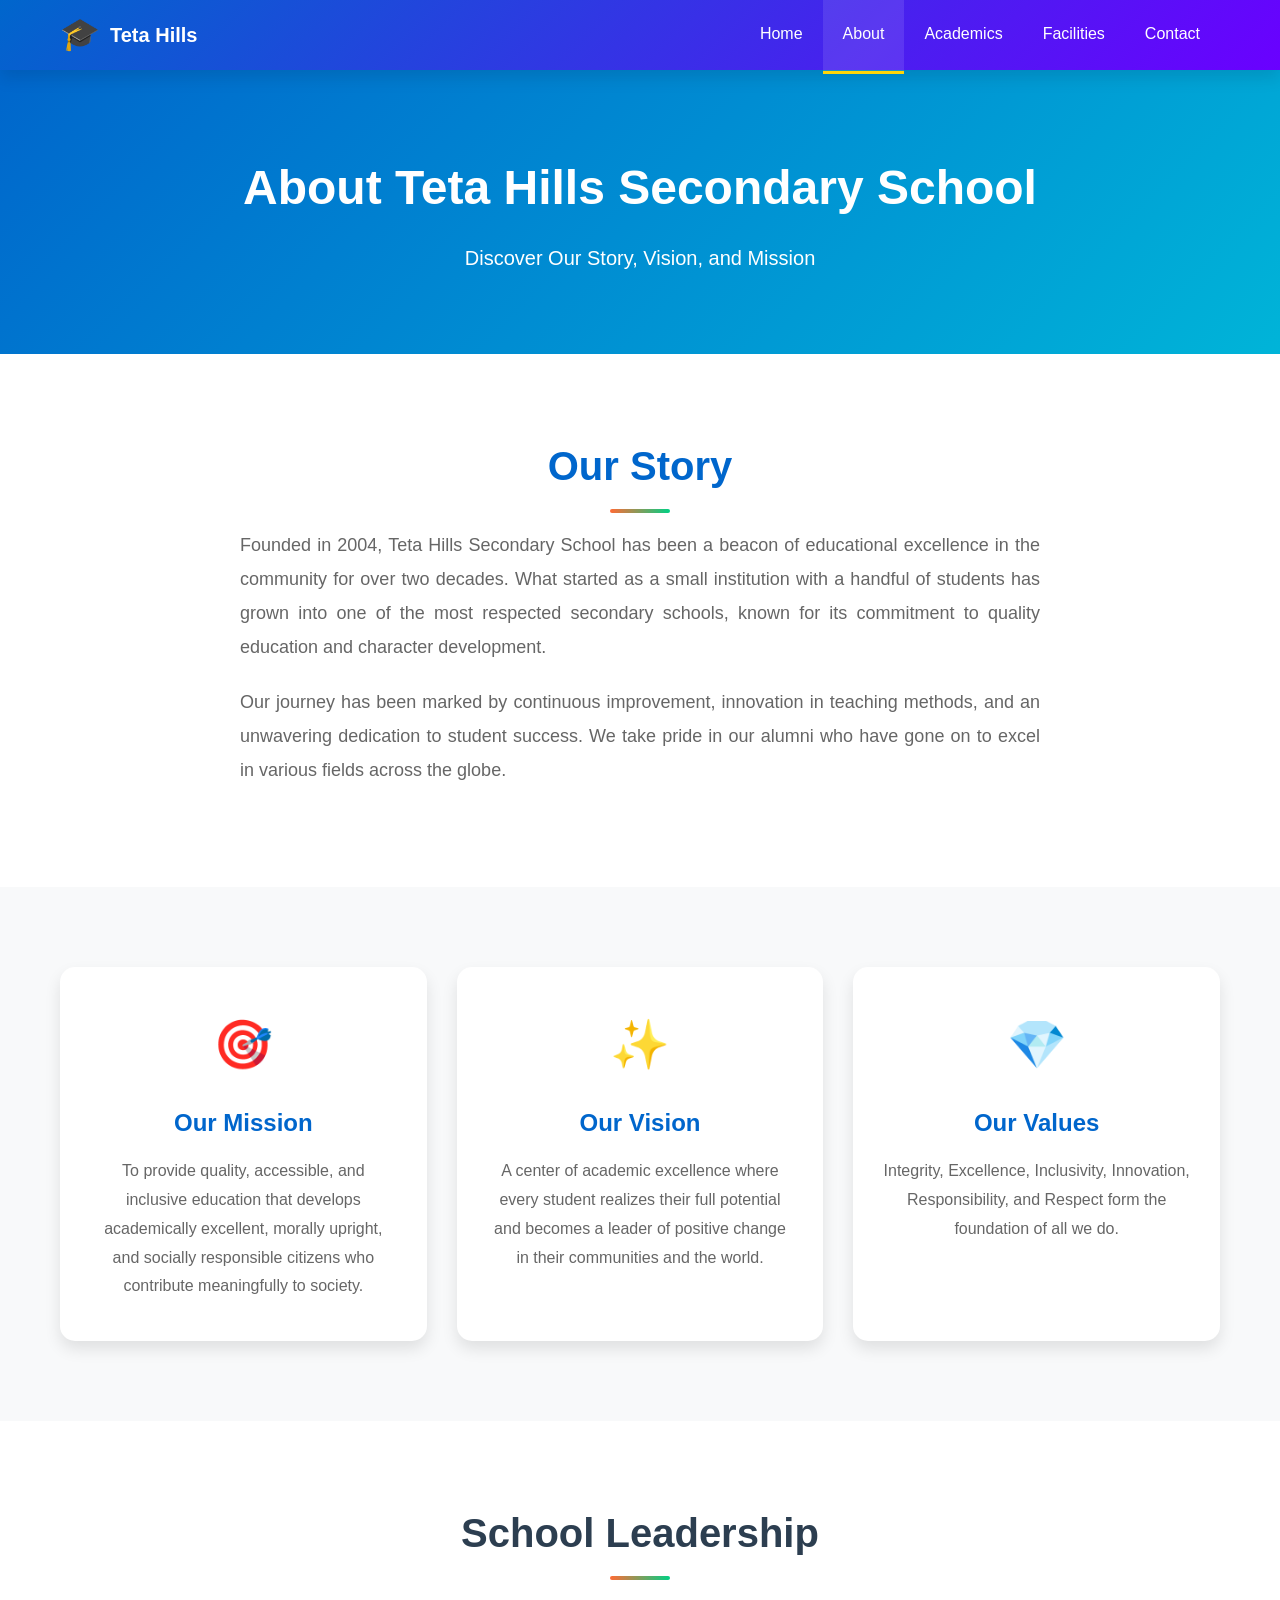
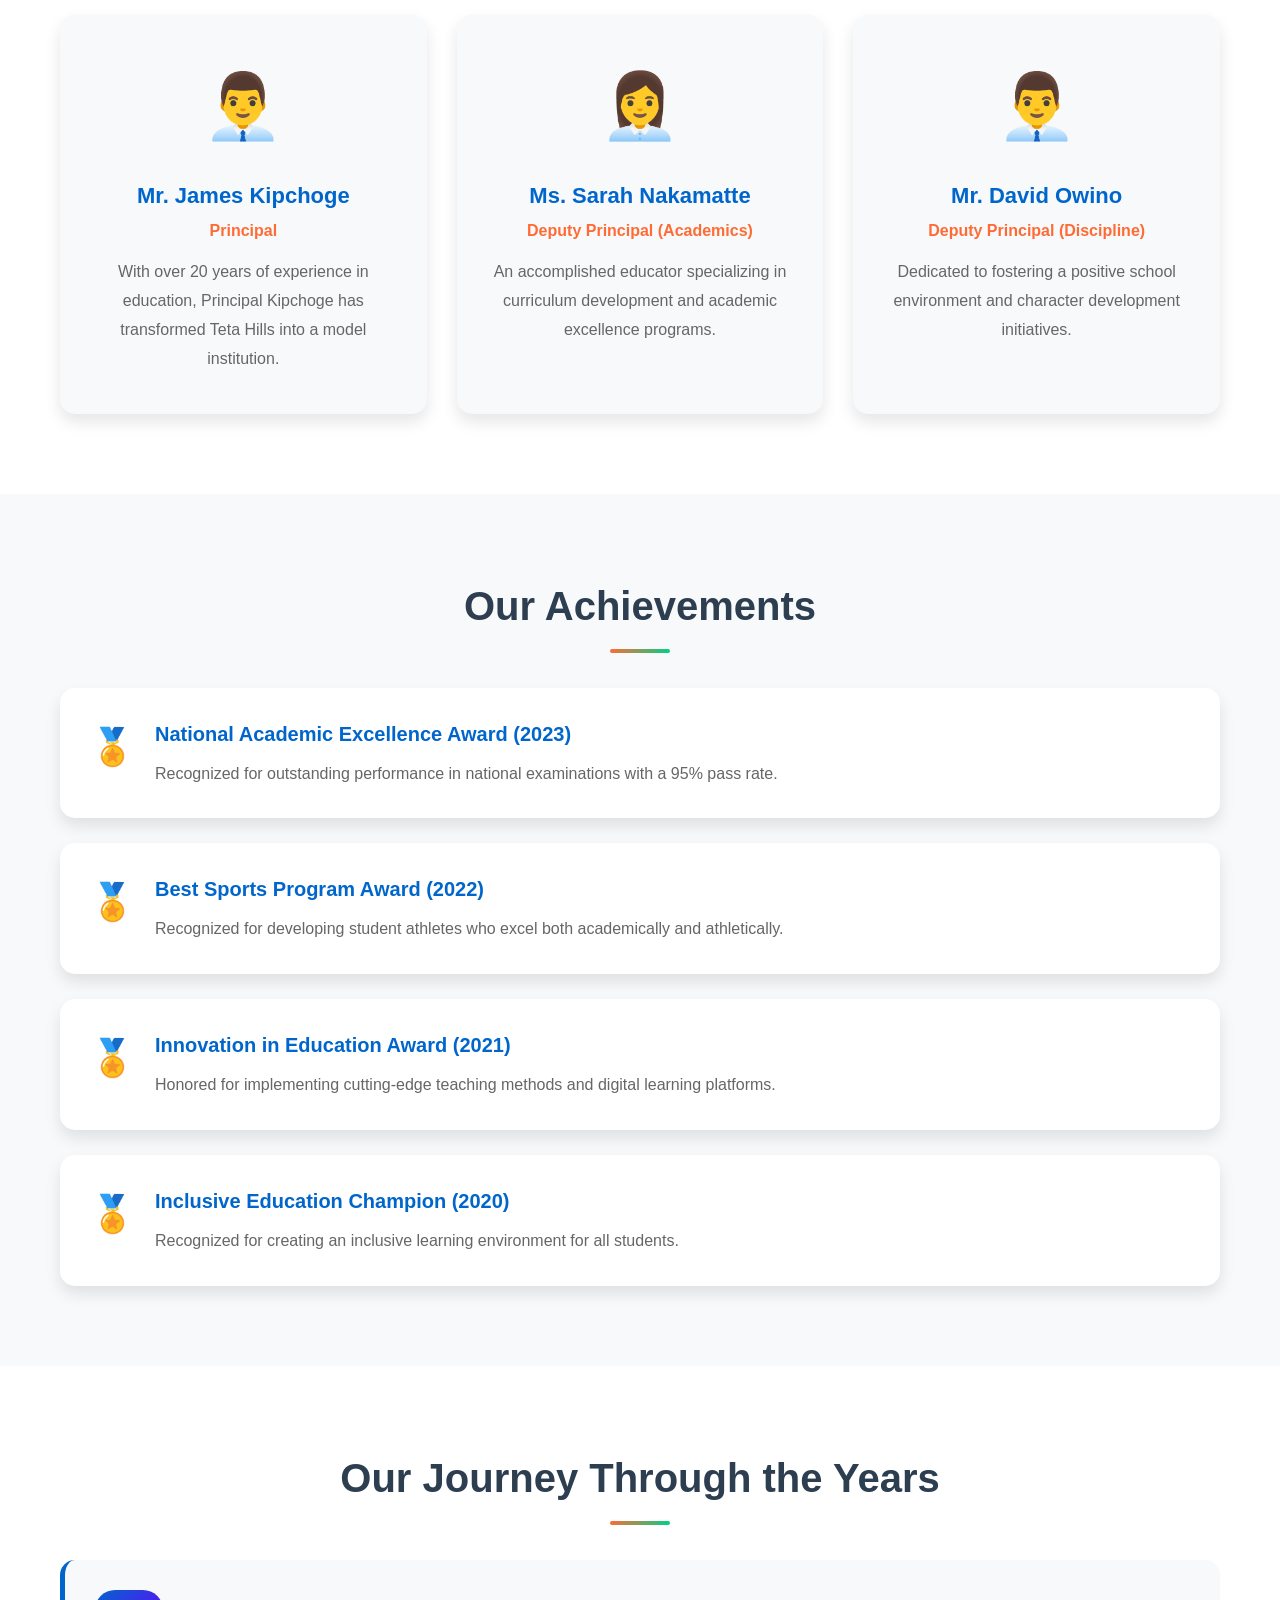
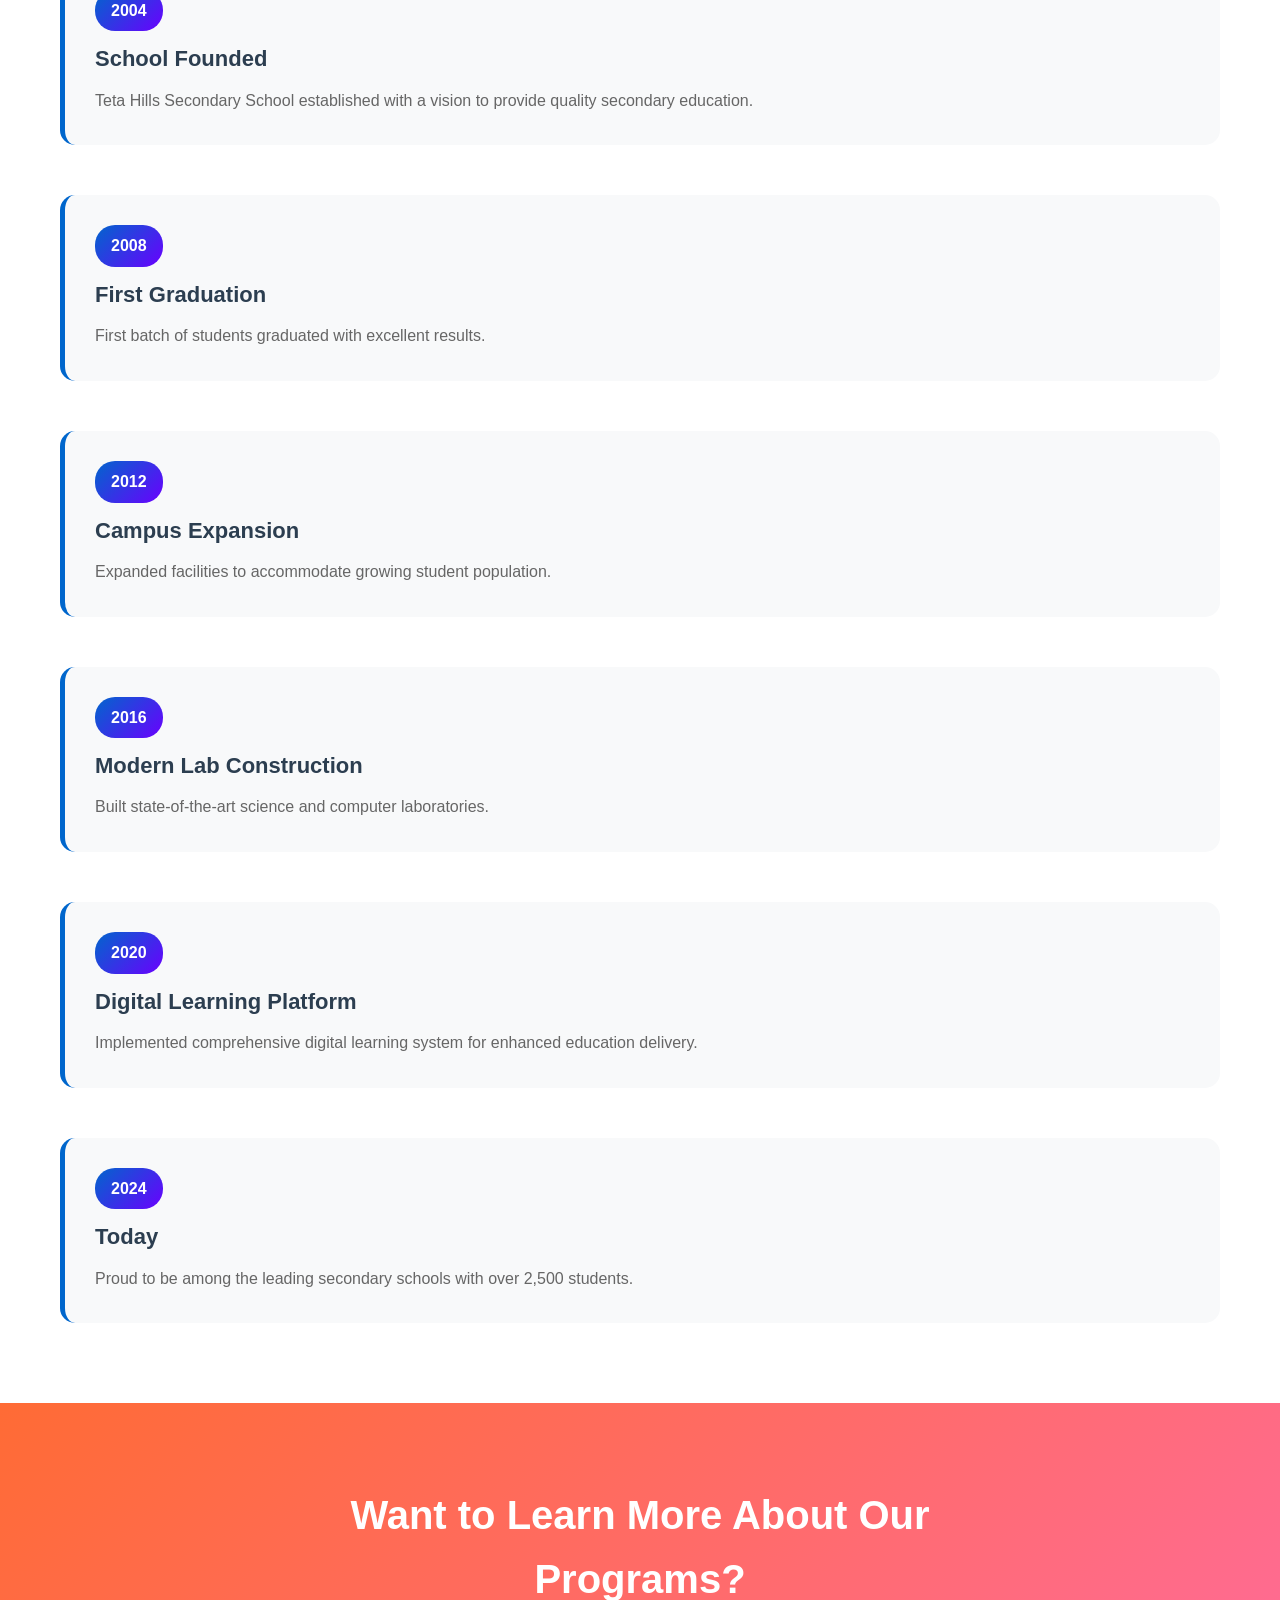
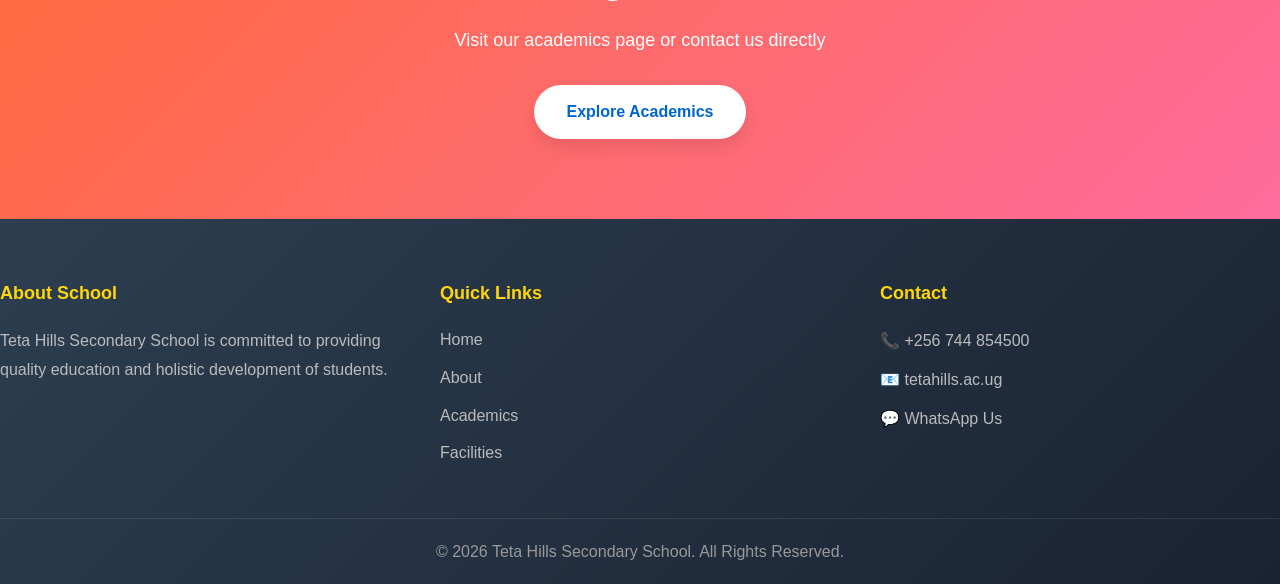
==== about.html @ e3d0c53d "Add files via upload" ====
<!DOCTYPE html>
<html lang="en">
<head>
    <meta charset="UTF-8">
    <meta name="viewport" content="width=device-width, initial-scale=1.0">
    <title>About Us - Teta Hills Secondary School</title>
    <link rel="stylesheet" href="styles.css">
</head>
<body>
    <!-- Navigation Bar -->
    <nav class="navbar">
        <div class="nav-container">
            <div class="logo">
                <span class="logo-icon">🎓</span>
                <span class="logo-text">Teta Hills</span>
            </div>
            <button class="hamburger" id="hamburger">
                <span></span>
                <span></span>
                <span></span>
            </button>
            <ul class="nav-menu" id="navMenu">
                <li><a href="index.html">Home</a></li>
                <li><a href="about.html" class="active">About</a></li>
                <li><a href="academics.html">Academics</a></li>
                <li><a href="facilities.html">Facilities</a></li>
                <li><a href="contact.html">Contact</a></li>
            </ul>
        </div>
    </nav>

    <!-- Page Header -->
    <section class="page-header">
        <h1>About Teta Hills Secondary School</h1>
        <p>Discover Our Story, Vision, and Mission</p>
    </section>

    <!-- Main Content -->
    <section class="about-section">
        <div class="container">
            <div class="about-intro">
                <h2 class="section-title">Our Story</h2>
                <p>Founded in 2004, Teta Hills Secondary School has been a beacon of educational excellence in the community for over two decades. What started as a small institution with a handful of students has grown into one of the most respected secondary schools, known for its commitment to quality education and character development.</p>
                <p>Our journey has been marked by continuous improvement, innovation in teaching methods, and an unwavering dedication to student success. We take pride in our alumni who have gone on to excel in various fields across the globe.</p>
            </div>
        </div>
    </section>

    <!-- Mission, Vision, Values -->
    <section class="mvv-section">
        <div class="container">
            <div class="mvv-grid">
                <div class="mvv-card">
                    <div class="mvv-icon">🎯</div>
                    <h3>Our Mission</h3>
                    <p>To provide quality, accessible, and inclusive education that develops academically excellent, morally upright, and socially responsible citizens who contribute meaningfully to society.</p>
                </div>
                <div class="mvv-card">
                    <div class="mvv-icon">✨</div>
                    <h3>Our Vision</h3>
                    <p>A center of academic excellence where every student realizes their full potential and becomes a leader of positive change in their communities and the world.</p>
                </div>
                <div class="mvv-card">
                    <div class="mvv-icon">💎</div>
                    <h3>Our Values</h3>
                    <p>Integrity, Excellence, Inclusivity, Innovation, Responsibility, and Respect form the foundation of all we do.</p>
                </div>
            </div>
        </div>
    </section>

    <!-- Leadership Section -->
    <section class="leadership">
        <div class="container">
            <h2 class="section-title">School Leadership</h2>
            <div class="team-grid">
                <div class="team-member">
                    <div class="member-avatar">👨‍💼</div>
                    <h3>Mr. James Kipchoge</h3>
                    <p class="role">Principal</p>
                    <p class="bio">With over 20 years of experience in education, Principal Kipchoge has transformed Teta Hills into a model institution.</p>
                </div>
                <div class="team-member">
                    <div class="member-avatar">👩‍💼</div>
                    <h3>Ms. Sarah Nakamatte</h3>
                    <p class="role">Deputy Principal (Academics)</p>
                    <p class="bio">An accomplished educator specializing in curriculum development and academic excellence programs.</p>
                </div>
                <div class="team-member">
                    <div class="member-avatar">👨‍💼</div>
                    <h3>Mr. David Owino</h3>
                    <p class="role">Deputy Principal (Discipline)</p>
                    <p class="bio">Dedicated to fostering a positive school environment and character development initiatives.</p>
                </div>
            </div>
        </div>
    </section>

    <!-- Achievements Section -->
    <section class="achievements">
        <div class="container">
            <h2 class="section-title">Our Achievements</h2>
            <div class="achievements-list">
                <div class="achievement-item">
                    <span class="achievement-icon">🏅</span>
                    <div class="achievement-content">
                        <h3>National Academic Excellence Award (2023)</h3>
                        <p>Recognized for outstanding performance in national examinations with a 95% pass rate.</p>
                    </div>
                </div>
                <div class="achievement-item">
                    <span class="achievement-icon">🏅</span>
                    <div class="achievement-content">
                        <h3>Best Sports Program Award (2022)</h3>
                        <p>Recognized for developing student athletes who excel both academically and athletically.</p>
                    </div>
                </div>
                <div class="achievement-item">
                    <span class="achievement-icon">🏅</span>
                    <div class="achievement-content">
                        <h3>Innovation in Education Award (2021)</h3>
                        <p>Honored for implementing cutting-edge teaching methods and digital learning platforms.</p>
                    </div>
                </div>
                <div class="achievement-item">
                    <span class="achievement-icon">🏅</span>
                    <div class="achievement-content">
                        <h3>Inclusive Education Champion (2020)</h3>
                        <p>Recognized for creating an inclusive learning environment for all students.</p>
                    </div>
                </div>
            </div>
        </div>
    </section>

    <!-- History Timeline -->
    <section class="timeline">
        <div class="container">
            <h2 class="section-title">Our Journey Through the Years</h2>
            <div class="timeline-content">
                <div class="timeline-item">
                    <div class="timeline-year">2004</div>
                    <h3>School Founded</h3>
                    <p>Teta Hills Secondary School established with a vision to provide quality secondary education.</p>
                </div>
                <div class="timeline-item">
                    <div class="timeline-year">2008</div>
                    <h3>First Graduation</h3>
                    <p>First batch of students graduated with excellent results.</p>
                </div>
                <div class="timeline-item">
                    <div class="timeline-year">2012</div>
                    <h3>Campus Expansion</h3>
                    <p>Expanded facilities to accommodate growing student population.</p>
                </div>
                <div class="timeline-item">
                    <div class="timeline-year">2016</div>
                    <h3>Modern Lab Construction</h3>
                    <p>Built state-of-the-art science and computer laboratories.</p>
                </div>
                <div class="timeline-item">
                    <div class="timeline-year">2020</div>
                    <h3>Digital Learning Platform</h3>
                    <p>Implemented comprehensive digital learning system for enhanced education delivery.</p>
                </div>
                <div class="timeline-item">
                    <div class="timeline-year">2024</div>
                    <h3>Today</h3>
                    <p>Proud to be among the leading secondary schools with over 2,500 students.</p>
                </div>
            </div>
        </div>
    </section>

    <!-- Call to Action -->
    <section class="cta">
        <div class="cta-content">
            <h2>Want to Learn More About Our Programs?</h2>
            <p>Visit our academics page or contact us directly</p>
            <a href="academics.html" class="btn btn-light">Explore Academics</a>
        </div>
    </section>

    <!-- Footer -->
    <footer class="footer">
        <div class="footer-content">
            <div class="footer-section">
                <h4>About School</h4>
                <p>Teta Hills Secondary School is committed to providing quality education and holistic development of students.</p>
            </div>
            <div class="footer-section">
                <h4>Quick Links</h4>
                <ul>
                    <li><a href="index.html">Home</a></li>
                    <li><a href="about.html">About</a></li>
                    <li><a href="academics.html">Academics</a></li>
                    <li><a href="facilities.html">Facilities</a></li>
                </ul>
            </div>
            <div class="footer-section">
                <h4>Contact</h4>
                <p>📞 <a href="tel:+256744854500">+256 744 854500</a></p>
                <p>📧 <a href="mailto:tetahills.ac.ug">tetahills.ac.ug</a></p>
                <p>💬 <a href="https://wa.me/256744854500" target="_blank">WhatsApp Us</a></p>
            </div>
        </div>
        <div class="footer-bottom">
            <p>&copy; 2024 Teta Hills Secondary School. All Rights Reserved.</p>
        </div>
    </footer>

    <script src="script.js"></script>
</body>
</html>
---- styles.css ----
/* ===========================
   TETA HILLS SECONDARY SCHOOL
   Beautiful & Responsive CSS
   =========================== */

/* Root Variables - Bright Colors */
:root {
    --primary-blue: #0066cc;
    --bright-green: #00d084;
    --vibrant-orange: #ff6b35;
    --sunny-yellow: #ffd60a;
    --deep-purple: #6a00ff;
    --coral-pink: #ff6b9d;
    --sky-blue: #00b4d8;
    --light-gray: #f8f9fa;
    --dark-gray: #2c3e50;
    --white: #ffffff;
    --shadow: 0 8px 16px rgba(0, 0, 0, 0.1);
    --shadow-hover: 0 12px 24px rgba(0, 0, 0, 0.15);
}

/* ===========================
   GLOBAL STYLES
   =========================== */

* {
    margin: 0;
    padding: 0;
    box-sizing: border-box;
}

html {
    scroll-behavior: smooth;
}

body {
    font-family: 'Segoe UI', Tahoma, Geneva, Verdana, sans-serif;
    line-height: 1.6;
    color: var(--dark-gray);
    background-color: var(--white);
}

/* ===========================
   NAVIGATION BAR
   =========================== */

.navbar {
    background: linear-gradient(135deg, var(--primary-blue) 0%, var(--deep-purple) 100%);
    padding: 0;
    position: sticky;
    top: 0;
    z-index: 1000;
    box-shadow: var(--shadow);
}

.nav-container {
    max-width: 1200px;
    margin: 0 auto;
    padding: 0 20px;
    display: flex;
    justify-content: space-between;
    align-items: center;
    height: 70px;
}

.logo {
    display: flex;
    align-items: center;
    gap: 10px;
    color: var(--white);
    font-weight: bold;
    font-size: 24px;
    text-decoration: none;
}

.logo-icon {
    font-size: 32px;
}

.logo-text {
    font-size: 20px;
    font-weight: 700;
}

.nav-menu {
    display: flex;
    list-style: none;
    gap: 0;
}

.nav-menu li {
    margin: 0;
}

.nav-menu a {
    display: block;
    color: var(--white);
    text-decoration: none;
    padding: 25px 20px;
    transition: all 0.3s ease;
    font-weight: 500;
    border-bottom: 3px solid transparent;
}

.nav-menu a:hover,
.nav-menu a.active {
    background-color: rgba(255, 255, 255, 0.1);
    border-bottom-color: var(--sunny-yellow);
}

/* Hamburger Menu */
.hamburger {
    display: none;
    flex-direction: column;
    background: none;
    border: none;
    cursor: pointer;
    gap: 6px;
}

.hamburger span {
    width: 25px;
    height: 3px;
    background-color: var(--white);
    border-radius: 2px;
    transition: all 0.3s ease;
}

/* ===========================
   MOBILE MENU
   =========================== */

@media (max-width: 768px) {
    .hamburger {
        display: flex;
    }

    .nav-menu {
        position: absolute;
        top: 70px;
        left: 0;
        right: 0;
        flex-direction: column;
        background: linear-gradient(135deg, var(--primary-blue) 0%, var(--deep-purple) 100%);
        gap: 0;
        max-height: 0;
        overflow: hidden;
        transition: max-height 0.3s ease;
    }

    .nav-menu.active {
        max-height: 400px;
    }

    .nav-menu a {
        padding: 15px 20px;
        border-bottom: 1px solid rgba(255, 255, 255, 0.1);
    }

    .hamburger.active span:nth-child(1) {
        transform: rotate(45deg) translate(10px, 10px);
    }

    .hamburger.active span:nth-child(2) {
        opacity: 0;
    }

    .hamburger.active span:nth-child(3) {
        transform: rotate(-45deg) translate(7px, -7px);
    }
}

/* ===========================
   CONTAINER & SPACING
   =========================== */

.container {
    max-width: 1200px;
    margin: 0 auto;
    padding: 0 20px;
}

/* ===========================
   HERO SECTION
   =========================== */

.hero {
    position: relative;
    height: 600px;
    display: flex;
    align-items: center;
    justify-content: center;
    overflow: hidden;
}

.hero-background {
    position: absolute;
    top: 0;
    left: 0;
    right: 0;
    bottom: 0;
    background: linear-gradient(135deg, #0066cc 0%, #6a00ff 50%, #ff6b35 100%);
    animation: gradientShift 8s ease infinite;
    z-index: -1;
}

@keyframes gradientShift {
    0%, 100% {
        background: linear-gradient(135deg, #0066cc 0%, #6a00ff 50%, #ff6b35 100%);
    }
    50% {
        background: linear-gradient(135deg, #6a00ff 0%, #ff6b35 50%, #00b4d8 100%);
    }
}

.hero-content {
    text-align: center;
    color: var(--white);
    z-index: 1;
    animation: fadeInUp 1s ease;
}

@keyframes fadeInUp {
    from {
        opacity: 0;
        transform: translateY(30px);
    }
    to {
        opacity: 1;
        transform: translateY(0);
    }
}

.hero-title {
    font-size: 48px;
    font-weight: 800;
    margin-bottom: 15px;
    text-shadow: 2px 2px 4px rgba(0, 0, 0, 0.2);
}

.hero-subtitle {
    font-size: 24px;
    margin-bottom: 40px;
    font-weight: 300;
    text-shadow: 1px 1px 2px rgba(0, 0, 0, 0.2);
}

.hero-buttons {
    display: flex;
    gap: 20px;
    justify-content: center;
    flex-wrap: wrap;
}

/* ===========================
   BUTTONS
   =========================== */

.btn {
    display: inline-block;
    padding: 14px 32px;
    border-radius: 50px;
    text-decoration: none;
    font-weight: 600;
    transition: all 0.3s ease;
    cursor: pointer;
    border: none;
    font-size: 16px;
}

.btn-primary {
    background: linear-gradient(135deg, var(--bright-green) 0%, var(--vibrant-orange) 100%);
    color: var(--white);
    box-shadow: var(--shadow);
}

.btn-primary:hover {
    transform: translateY(-2px);
    box-shadow: var(--shadow-hover);
}

.btn-secondary {
    background: var(--white);
    color: var(--primary-blue);
    box-shadow: var(--shadow);
    border: 2px solid var(--white);
}

.btn-secondary:hover {
    transform: translateY(-2px);
    box-shadow: var(--shadow-hover);
    background: var(--light-gray);
}

.btn-light {
    background: var(--white);
    color: var(--primary-blue);
    box-shadow: var(--shadow);
}

.btn-light:hover {
    transform: translateY(-2px);
    box-shadow: var(--shadow-hover);
}

/* ===========================
   SECTION STYLING
   =========================== */

section {
    padding: 80px 0;
}

@media (max-width: 768px) {
    section {
        padding: 50px 0;
    }
}

.section-title {
    font-size: 40px;
    font-weight: 800;
    text-align: center;
    margin-bottom: 50px;
    color: var(--dark-gray);
    position: relative;
    display: inline-block;
    width: 100%;
}

.section-title::after {
    content: '';
    position: absolute;
    bottom: -15px;
    left: 50%;
    transform: translateX(-50%);
    width: 60px;
    height: 4px;
    background: linear-gradient(90deg, var(--vibrant-orange), var(--bright-green));
    border-radius: 2px;
}

.section-intro {
    text-align: center;
    font-size: 18px;
    color: #666;
    margin-bottom: 40px;
}

/* ===========================
   FEATURES SECTION
   =========================== */

.features {
    background: var(--light-gray);
}

.features-grid {
    display: grid;
    grid-template-columns: repeat(auto-fit, minmax(300px, 1fr));
    gap: 30px;
}

.feature-card {
    background: var(--white);
    padding: 40px 30px;
    border-radius: 15px;
    text-align: center;
    box-shadow: var(--shadow);
    transition: all 0.3s ease;
}

.feature-card:hover {
    transform: translateY(-10px);
    box-shadow: var(--shadow-hover);
}

.feature-icon {
    font-size: 48px;
    margin-bottom: 20px;
    display: inline-block;
}

.feature-card h3 {
    font-size: 24px;
    color: var(--primary-blue);
    margin-bottom: 15px;
}

.feature-card p {
    color: #666;
    line-height: 1.8;
}

/* ===========================
   STATS SECTION
   =========================== */

.stats {
    background: linear-gradient(135deg, var(--primary-blue) 0%, var(--deep-purple) 100%);
    color: var(--white);
}

.stats .container {
    display: grid;
    grid-template-columns: repeat(auto-fit, minmax(200px, 1fr));
    gap: 40px;
    text-align: center;
}

.stat-item {
    padding: 30px;
}

.stat-number {
    font-size: 48px;
    font-weight: 800;
    margin-bottom: 10px;
}

.stat-label {
    font-size: 18px;
    font-weight: 500;
}

/* ===========================
   NEWS SECTION
   =========================== */

.news {
    background: var(--light-gray);
}

.news-grid {
    display: grid;
    grid-template-columns: repeat(auto-fit, minmax(280px, 1fr));
    gap: 30px;
}

.news-card {
    background: var(--white);
    padding: 30px;
    border-radius: 15px;
    box-shadow: var(--shadow);
    transition: all 0.3s ease;
    border-left: 5px solid var(--vibrant-orange);
}

.news-card:hover {
    transform: translateY(-5px);
    box-shadow: var(--shadow-hover);
}

.news-date {
    color: var(--vibrant-orange);
    font-weight: 600;
    font-size: 14px;
    margin-bottom: 10px;
}

.news-card h3 {
    font-size: 20px;
    color: var(--dark-gray);
    margin-bottom: 15px;
}

.news-card p {
    color: #666;
    margin-bottom: 15px;
    line-height: 1.8;
}

.read-more {
    color: var(--primary-blue);
    text-decoration: none;
    font-weight: 600;
    display: inline-block;
    transition: all 0.3s ease;
}

.read-more:hover {
    transform: translateX(5px);
}

/* ===========================
   CTA SECTION
   =========================== */

.cta {
    background: linear-gradient(135deg, var(--vibrant-orange) 0%, var(--coral-pink) 100%);
    color: var(--white);
    padding: 80px 20px;
}

.cta-content {
    text-align: center;
    max-width: 600px;
    margin: 0 auto;
}

.cta-content h2 {
    font-size: 40px;
    margin-bottom: 15px;
    font-weight: 800;
}

.cta-content p {
    font-size: 18px;
    margin-bottom: 30px;
}

/* ===========================
   PAGE HEADER
   =========================== */

.page-header {
    background: linear-gradient(135deg, var(--primary-blue) 0%, var(--sky-blue) 100%);
    color: var(--white);
    padding: 80px 20px;
    text-align: center;
}

.page-header h1 {
    font-size: 48px;
    margin-bottom: 15px;
    font-weight: 800;
}

.page-header p {
    font-size: 20px;
    font-weight: 300;
}

/* ===========================
   ABOUT SECTION
   =========================== */

.about-intro {
    max-width: 800px;
    margin: 0 auto;
}

.about-intro h2 {
    color: var(--primary-blue);
    margin-bottom: 30px;
}

.about-intro p {
    font-size: 18px;
    color: #666;
    line-height: 1.9;
    margin-bottom: 20px;
    text-align: justify;
}

/* ===========================
   MVV SECTION (Mission, Vision, Values)
   =========================== */

.mvv-section {
    background: var(--light-gray);
}

.mvv-grid {
    display: grid;
    grid-template-columns: repeat(auto-fit, minmax(280px, 1fr));
    gap: 30px;
}

.mvv-card {
    background: var(--white);
    padding: 40px 30px;
    border-radius: 15px;
    text-align: center;
    box-shadow: var(--shadow);
    transition: all 0.3s ease;
}

.mvv-card:hover {
    transform: translateY(-10px);
    box-shadow: var(--shadow-hover);
}

.mvv-icon {
    font-size: 48px;
    margin-bottom: 20px;
    display: inline-block;
}

.mvv-card h3 {
    font-size: 24px;
    color: var(--primary-blue);
    margin-bottom: 15px;
}

.mvv-card p {
    color: #666;
    line-height: 1.8;
}

/* ===========================
   LEADERSHIP SECTION
   =========================== */

.leadership {
    background: var(--white);
}

.team-grid {
    display: grid;
    grid-template-columns: repeat(auto-fit, minmax(280px, 1fr));
    gap: 30px;
}

.team-member {
    background: var(--light-gray);
    padding: 40px 30px;
    border-radius: 15px;
    text-align: center;
    box-shadow: var(--shadow);
    transition: all 0.3s ease;
}

.team-member:hover {
    transform: translateY(-10px);
    box-shadow: var(--shadow-hover);
}

.member-avatar {
    font-size: 64px;
    margin-bottom: 20px;
}

.team-member h3 {
    font-size: 22px;
    color: var(--primary-blue);
    margin-bottom: 5px;
}

.role {
    color: var(--vibrant-orange);
    font-weight: 600;
    margin-bottom: 15px;
}

.bio {
    color: #666;
    line-height: 1.8;
}

/* ===========================
   ACHIEVEMENTS SECTION
   =========================== */

.achievements {
    background: var(--light-gray);
}

.achievements-list {
    display: grid;
    gap: 25px;
}

.achievement-item {
    display: flex;
    gap: 20px;
    background: var(--white);
    padding: 30px;
    border-radius: 15px;
    box-shadow: var(--shadow);
    transition: all 0.3s ease;
}

.achievement-item:hover {
    transform: translateX(10px);
    box-shadow: var(--shadow-hover);
}

.achievement-icon {
    font-size: 36px;
    flex-shrink: 0;
}

.achievement-content h3 {
    font-size: 20px;
    color: var(--primary-blue);
    margin-bottom: 10px;
}

.achievement-content p {
    color: #666;
    line-height: 1.8;
}

/* ===========================
   TIMELINE SECTION
   =========================== */

.timeline {
    background: var(--white);
}

.timeline-content {
    display: grid;
    gap: 50px;
    position: relative;
}

.timeline-item {
    padding: 30px;
    background: var(--light-gray);
    border-radius: 15px;
    border-left: 5px solid var(--primary-blue);
    transition: all 0.3s ease;
}

.timeline-item:hover {
    transform: translateX(10px);
    box-shadow: var(--shadow);
}

.timeline-year {
    display: inline-block;
    background: linear-gradient(135deg, var(--primary-blue), var(--deep-purple));
    color: var(--white);
    padding: 8px 16px;
    border-radius: 20px;
    font-weight: 700;
    margin-bottom: 10px;
}

.timeline-item h3 {
    font-size: 22px;
    color: var(--dark-gray);
    margin-bottom: 10px;
}

.timeline-item p {
    color: #666;
    line-height: 1.8;
}

/* ===========================
   CURRICULUM SECTION
   =========================== */

.curriculum {
    background: var(--light-gray);
}

.curriculum-grid {
    display: grid;
    grid-template-columns: repeat(auto-fit, minmax(300px, 1fr));
    gap: 30px;
}

.curriculum-card {
    background: var(--white);
    padding: 40px 30px;
    border-radius: 15px;
    box-shadow: var(--shadow);
    transition: all 0.3s ease;
}

.curriculum-card:hover {
    transform: translateY(-10px);
    box-shadow: var(--shadow-hover);
}

.curriculum-icon {
    font-size: 48px;
    margin-bottom: 20px;
}

.curriculum-card h3 {
    font-size: 24px;
    color: var(--primary-blue);
    margin-bottom: 15px;
}

.curriculum-card p {
    color: #666;
    margin-bottom: 20px;
    line-height: 1.8;
}

.subjects-list {
    list-style: none;
    display: grid;
    gap: 12px;
}

.subjects-list li {
    color: #666;
    font-weight: 500;
}

/* ===========================
   TEACHING METHODS SECTION
   =========================== */

.teaching-methods {
    background: var(--white);
}

.methods-grid {
    display: grid;
    grid-template-columns: repeat(auto-fit, minmax(300px, 1fr));
    gap: 30px;
}

.method-card {
    background: linear-gradient(135deg, var(--light-gray) 0%, #f0f0f0 100%);
    padding: 40px 30px;
    border-radius: 15px;
    box-shadow: var(--shadow);
    transition: all 0.3s ease;
    position: relative;
}

.method-card:hover {
    transform: translateY(-10px);
    box-shadow: var(--shadow-hover);
}

.method-number {
    position: absolute;
    top: 15px;
    right: 25px;
    font-size: 36px;
    font-weight: 800;
    color: rgba(0, 102, 204, 0.1);
}

.method-card h3 {
    font-size: 22px;
    color: var(--primary-blue);
    margin-bottom: 15px;
}

.method-card p {
    color: #666;
    line-height: 1.8;
}

/* ===========================
   DEPARTMENTS SECTION
   =========================== */

.departments {
    background: var(--light-gray);
}

.departments-grid {
    display: grid;
    grid-template-columns: repeat(auto-fit, minmax(280px, 1fr));
    gap: 30px;
}

.dept-card {
    background: var(--white);
    padding: 40px 30px;
    border-radius: 15px;
    text-align: center;
    box-shadow: var(--shadow);
    transition: all 0.3s ease;
}

.dept-card:hover {
    transform: translateY(-10px);
    box-shadow: var(--shadow-hover);
}

.dept-icon {
    font-size: 48px;
    margin-bottom: 20px;
    display: inline-block;
}

.dept-card h3 {
    font-size: 20px;
    color: var(--primary-blue);
    margin-bottom: 15px;
}

.dept-card p {
    color: #666;
    line-height: 1.8;
}

/* ===========================
   PERFORMANCE SECTION
   =========================== */

.performance {
    background: linear-gradient(135deg, var(--sky-blue) 0%, var(--bright-green) 100%);
    color: var(--white);
}

.performance-stats {
    display: grid;
    grid-template-columns: repeat(auto-fit, minmax(200px, 1fr));
    gap: 30px;
    text-align: center;
}

.performance-item {
    padding: 30px;
    background: rgba(255, 255, 255, 0.1);
    border-radius: 15px;
    backdrop-filter: blur(10px);
}

.perf-number {
    font-size: 40px;
    font-weight: 800;
    margin-bottom: 10px;
}

/* ===========================
   EXTRACURRICULAR SECTION
   =========================== */

.extracurricular {
    background: var(--white);
}

.activity-grid {
    display: grid;
    grid-template-columns: repeat(auto-fit, minmax(250px, 1fr));
    gap: 25px;
}

.activity-card {
    background: var(--light-gray);
    padding: 30px;
    border-radius: 15px;
    text-align: center;
    transition: all 0.3s ease;
    box-shadow: var(--shadow);
}

.activity-card:hover {
    transform: translateY(-10px);
    box-shadow: var(--shadow-hover);
    background: linear-gradient(135deg, var(--light-gray) 0%, #e8f4f8 100%);
}

.activity-icon {
    font-size: 40px;
    margin-bottom: 15px;
    display: inline-block;
}

.activity-card h3 {
    font-size: 20px;
    color: var(--primary-blue);
    margin-bottom: 10px;
}

.activity-card p {
    color: #666;
}

/* ===========================
   FACILITIES SECTION
   =========================== */

.facilities-intro {
    background: var(--light-gray);
    padding: 40px 0;
}

.intro-text {
    text-align: center;
    font-size: 18px;
    color: #666;
    max-width: 700px;
    margin: 0 auto;
    line-height: 1.9;
}

.facilities-grid {
    display: grid;
    grid-template-columns: repeat(auto-fit, minmax(300px, 1fr));
    gap: 30px;
}

.facility-card {
    background: var(--white);
    padding: 40px 30px;
    border-radius: 15px;
    box-shadow: var(--shadow);
    transition: all 0.3s ease;
}

.facility-card:hover {
    transform: translateY(-10px);
    box-shadow: var(--shadow-hover);
}

.facility-icon {
    font-size: 48px;
    margin-bottom: 20px;
    display: inline-block;
}

.facility-card h3 {
    font-size: 22px;
    color: var(--primary-blue);
    margin-bottom: 15px;
}

.facility-card p {
    color: #666;
    margin-bottom: 20px;
    line-height: 1.8;
}

.facility-features {
    list-style: none;
    display: grid;
    gap: 12px;
}

.facility-features li {
    color: var(--vibrant-orange);
    font-weight: 600;
}

/* ===========================
   AMENITIES SECTION
   =========================== */

.amenities {
    background: var(--light-gray);
}

.amenities-grid {
    display: grid;
    grid-template-columns: repeat(auto-fit, minmax(250px, 1fr));
    gap: 25px;
}

.amenity-item {
    background: var(--white);
    padding: 30px;
    border-radius: 15px;
    text-align: center;
    box-shadow: var(--shadow);
    transition: all 0.3s ease;
}

.amenity-item:hover {
    transform: translateY(-10px);
    box-shadow: var(--shadow-hover);
}

.amenity-icon {
    font-size: 44px;
    margin-bottom: 15px;
    display: inline-block;
}

.amenity-item h3 {
    font-size: 20px;
    color: var(--primary-blue);
    margin-bottom: 10px;
}

.amenity-item p {
    color: #666;
    line-height: 1.8;
}

/* ===========================
   ACCESSIBILITY SECTION
   =========================== */

.accessibility {
    background: var(--white);
}

.accessibility-grid {
    display: grid;
    grid-template-columns: repeat(auto-fit, minmax(280px, 1fr));
    gap: 30px;
}

.access-card {
    background: var(--light-gray);
    padding: 40px 30px;
    border-radius: 15px;
    text-align: center;
    box-shadow: var(--shadow);
    transition: all 0.3s ease;
}

.access-card:hover {
    transform: translateY(-10px);
    box-shadow: var(--shadow-hover);
}

.access-icon {
    font-size: 48px;
    margin-bottom: 20px;
}

.access-card h3 {
    font-size: 22px;
    color: var(--primary-blue);
    margin-bottom: 15px;
}

.access-card p {
    color: #666;
    line-height: 1.8;
}

/* ===========================
   TECHNOLOGY SECTION
   =========================== */

.technology {
    background: var(--light-gray);
}

.tech-features {
    display: grid;
    gap: 30px;
}

.tech-item {
    background: var(--white);
    padding: 30px;
    border-radius: 15px;
    box-shadow: var(--shadow);
    transition: all 0.3s ease;
    border-left: 5px solid var(--primary-blue);
}

.tech-item:hover {
    transform: translateX(10px);
    box-shadow: var(--shadow-hover);
}

.tech-item h3 {
    font-size: 20px;
    color: var(--primary-blue);
    margin-bottom: 10px;
}

.tech-item p {
    color: #666;
    line-height: 1.8;
}

/* ===========================
   CONTACT SECTION
   =========================== */

.contact-info {
    background: var(--light-gray);
}

.contact-cards {
    display: grid;
    grid-template-columns: repeat(auto-fit, minmax(250px, 1fr));
    gap: 30px;
}

.contact-card {
    background: var(--white);
    padding: 40px 30px;
    border-radius: 15px;
    text-align: center;
    box-shadow: var(--shadow);
    transition: all 0.3s ease;
}

.contact-card:hover {
    transform: translateY(-10px);
    box-shadow: var(--shadow-hover);
}

.contact-icon {
    font-size: 44px;
    margin-bottom: 20px;
    display: inline-block;
}

.contact-card h3 {
    font-size: 22px;
    color: var(--primary-blue);
    margin-bottom: 15px;
}

.contact-card p {
    color: #666;
    line-height: 1.8;
}

.contact-link {
    color: var(--vibrant-orange);
    text-decoration: none;
    font-weight: 600;
    transition: all 0.3s ease;
}

.contact-link:hover {
    color: var(--primary-blue);
    text-decoration: underline;
}

.contact-note {
    font-size: 14px;
    color: #999;
    margin-top: 10px;
}

/* ===========================
   QUICK CONTACT SECTION
   =========================== */

.quick-contact {
    background: var(--white);
}

.quick-contact-grid {
    display: grid;
    grid-template-columns: repeat(auto-fit, minmax(200px, 1fr));
    gap: 20px;
}

.quick-btn {
    display: flex;
    flex-direction: column;
    align-items: center;
    justify-content: center;
    padding: 30px 20px;
    border-radius: 15px;
    text-decoration: none;
    transition: all 0.3s ease;
    box-shadow: var(--shadow);
    gap: 10px;
}

.call-btn {
    background: linear-gradient(135deg, var(--primary-blue) 0%, var(--sky-blue) 100%);
    color: var(--white);
}

.whatsapp-btn {
    background: linear-gradient(135deg, var(--bright-green) 0%, #00b88b 100%);
    color: var(--white);
}

.email-btn {
    background: linear-gradient(135deg, var(--vibrant-orange) 0%, var(--coral-pink) 100%);
    color: var(--white);
}

.form-btn {
    background: linear-gradient(135deg, var(--deep-purple) 0%, #8a2be2 100%);
    color: var(--white);
}

.quick-btn:hover {
    transform: translateY(-5px);
    box-shadow: var(--shadow-hover);
}

.btn-icon {
    font-size: 32px;
}

.btn-text {
    font-weight: 600;
    font-size: 16px;
}

/* ===========================
   CONTACT FORM SECTION
   =========================== */

.contact-form-section {
    background: var(--light-gray);
}

.contact-form {
    max-width: 600px;
    margin: 0 auto;
    background: var(--white);
    padding: 40px;
    border-radius: 15px;
    box-shadow: var(--shadow);
}

.form-group {
    margin-bottom: 25px;
}

.form-group label {
    display: block;
    margin-bottom: 8px;
    font-weight: 600;
    color: var(--dark-gray);
}

.form-group input,
.form-group select,
.form-group textarea {
    width: 100%;
    padding: 12px 15px;
    border: 2px solid #ddd;
    border-radius: 8px;
    font-family: inherit;
    font-size: 16px;
    transition: all 0.3s ease;
}

.form-group input:focus,
.form-group select:focus,
.form-group textarea:focus {
    outline: none;
    border-color: var(--primary-blue);
    box-shadow: 0 0 0 3px rgba(0, 102, 204, 0.1);
}

.form-submit {
    width: 100%;
    padding: 14px;
    font-size: 16px;
}

.form-message {
    margin-top: 20px;
    padding: 15px;
    border-radius: 8px;
    text-align: center;
    display: none;
}

.form-message.success {
    display: block;
    background: #d4edda;
    color: #155724;
    border: 1px solid #c3e6cb;
}

.form-message.error {
    display: block;
    background: #f8d7da;
    color: #721c24;
    border: 1px solid #f5c6cb;
}

/* ===========================
   DEPARTMENT CONTACTS
   =========================== */

.department-contacts {
    background: var(--white);
}

.dept-contacts-grid {
    display: grid;
    grid-template-columns: repeat(auto-fit, minmax(280px, 1fr));
    gap: 30px;
}

.dept-contact-card {
    background: var(--light-gray);
    padding: 30px;
    border-radius: 15px;
    box-shadow: var(--shadow);
    transition: all 0.3s ease;
}

.dept-contact-card:hover {
    transform: translateY(-10px);
    box-shadow: var(--shadow-hover);
}

.dept-contact-card h3 {
    color: var(--primary-blue);
    margin-bottom: 15px;
}

.dept-contact-card p {
    color: #666;
    margin-bottom: 8px;
}

.hours {
    font-size: 14px;
    color: #999;
    font-style: italic;
    margin-top: 10px;
}

/* ===========================
   FAQ SECTION
   =========================== */

.faq {
    background: var(--light-gray);
}

.faq-grid {
    display: grid;
    grid-template-columns: repeat(auto-fit, minmax(280px, 1fr));
    gap: 25px;
}

.faq-item {
    background: var(--white);
    padding: 30px;
    border-radius: 15px;
    box-shadow: var(--shadow);
    transition: all 0.3s ease;
}

.faq-item:hover {
    transform: translateY(-5px);
    box-shadow: var(--shadow-hover);
}

.faq-item h3 {
    color: var(--primary-blue);
    margin-bottom: 15px;
}

.faq-item p {
    color: #666;
    line-height: 1.8;
}

/* ===========================
   CONTACT HOURS
   =========================== */

.contact-hours {
    background: var(--white);
}

.hours-grid {
    display: grid;
    grid-template-columns: repeat(auto-fit, minmax(200px, 1fr));
    gap: 25px;
}

.hours-item {
    background: linear-gradient(135deg, var(--light-gray) 0%, #f0f0f0 100%);
    padding: 30px;
    border-radius: 15px;
    text-align: center;
    box-shadow: var(--shadow);
}

.hours-item h3 {
    color: var(--primary-blue);
    margin-bottom: 10px;
}

.time {
    font-size: 24px;
    font-weight: 800;
    color: var(--vibrant-orange);
    margin: 10px 0;
}

.hours-item .note {
    font-size: 14px;
    color: #999;
}

/* ===========================
   FOOTER
   =========================== */

.footer {
    background: linear-gradient(135deg, var(--dark-gray) 0%, #1a2332 100%);
    color: var(--white);
    padding: 60px 0 20px;
}

.footer-content {
    display: grid;
    grid-template-columns: repeat(auto-fit, minmax(250px, 1fr));
    gap: 40px;
    margin-bottom: 40px;
}

.footer-section h4 {
    font-size: 18px;
    margin-bottom: 20px;
    color: var(--sunny-yellow);
}

.footer-section p {
    color: #bbb;
    line-height: 1.8;
    margin-bottom: 10px;
}

.footer-section ul {
    list-style: none;
}

.footer-section ul li {
    margin-bottom: 12px;
}

.footer-section a {
    color: #bbb;
    text-decoration: none;
    transition: all 0.3s ease;
}

.footer-section a:hover {
    color: var(--sunny-yellow);
    padding-left: 5px;
}

.footer-bottom {
    text-align: center;
    padding-top: 20px;
    border-top: 1px solid rgba(255, 255, 255, 0.1);
    color: #999;
}

/* ===========================
   MOBILE RESPONSIVENESS
   =========================== */

@media (max-width: 768px) {
    .hero-title {
        font-size: 32px;
    }

    .hero-subtitle {
        font-size: 18px;
    }

    .section-title {
        font-size: 32px;
    }

    .feature-card,
    .curriculum-card,
    .mvv-card,
    .team-member {
        padding: 30px 20px;
    }

    .hero {
        height: 400px;
    }

    .stat-number {
        font-size: 36px;
    }

    .cta-content h2 {
        font-size: 28px;
    }

    .page-header h1 {
        font-size: 32px;
    }

    .contact-form {
        padding: 25px;
    }

    .quick-contact-grid {
        grid-template-columns: repeat(2, 1fr);
    }

    .achievement-item {
        flex-direction: column;
        text-align: center;
    }

    .achievement-icon {
        font-size: 28px;
    }
}

@media (max-width: 480px) {
    .hero-title {
        font-size: 24px;
    }

    .hero-subtitle {
        font-size: 16px;
    }

    .hero-buttons {
        flex-direction: column;
    }

    .btn {
        width: 100%;
        text-align: center;
    }

    .section-title {
        font-size: 26px;
        margin-bottom: 35px;
    }

    .section-title::after {
        bottom: -10px;
    }

    .features-grid,
    .news-grid,
    .mvv-grid,
    .team-grid,
    .departments-grid {
        grid-template-columns: 1fr;
    }

    .stats .container {
        grid-template-columns: repeat(2, 1fr);
        gap: 20px;
    }

    .stat-number {
        font-size: 28px;
    }

    .page-header h1 {
        font-size: 24px;
    }

    .page-header p {
        font-size: 16px;
    }

    .quick-contact-grid {
        grid-template-columns: 1fr;
    }

    .quick-btn {
        padding: 25px 15px;
    }

    .nav-menu a {
        padding: 12px 20px;
    }

    .cta {
        padding: 50px 20px;
    }

    .cta-content h2 {
        font-size: 24px;
    }

    .contact-form {
        padding: 20px;
    }

    .footer-content {
        gap: 30px;
    }

    .method-card,
    .facility-card {
        padding: 30px 20px;
    }
}

/* ===========================
   ANIMATIONS
   =========================== */

@keyframes slideIn {
    from {
        opacity: 0;
        transform: translateX(-30px);
    }
    to {
        opacity: 1;
        transform: translateX(0);
    }
}

@keyframes fadeIn {
    from {
        opacity: 0;
    }
    to {
        opacity: 1;
    }
}

@keyframes pulse {
    0%, 100% {
        opacity: 1;
    }
    50% {
        opacity: 0.7;
    }
}

/* Smooth scrollbar styling for webkit browsers */
::-webkit-scrollbar {
    width: 10px;
}

::-webkit-scrollbar-track {
    background: var(--light-gray);
}

::-webkit-scrollbar-thumb {
    background: var(--primary-blue);
    border-radius: 5px;
}

::-webkit-scrollbar-thumb:hover {
    background: var(--deep-purple);
}
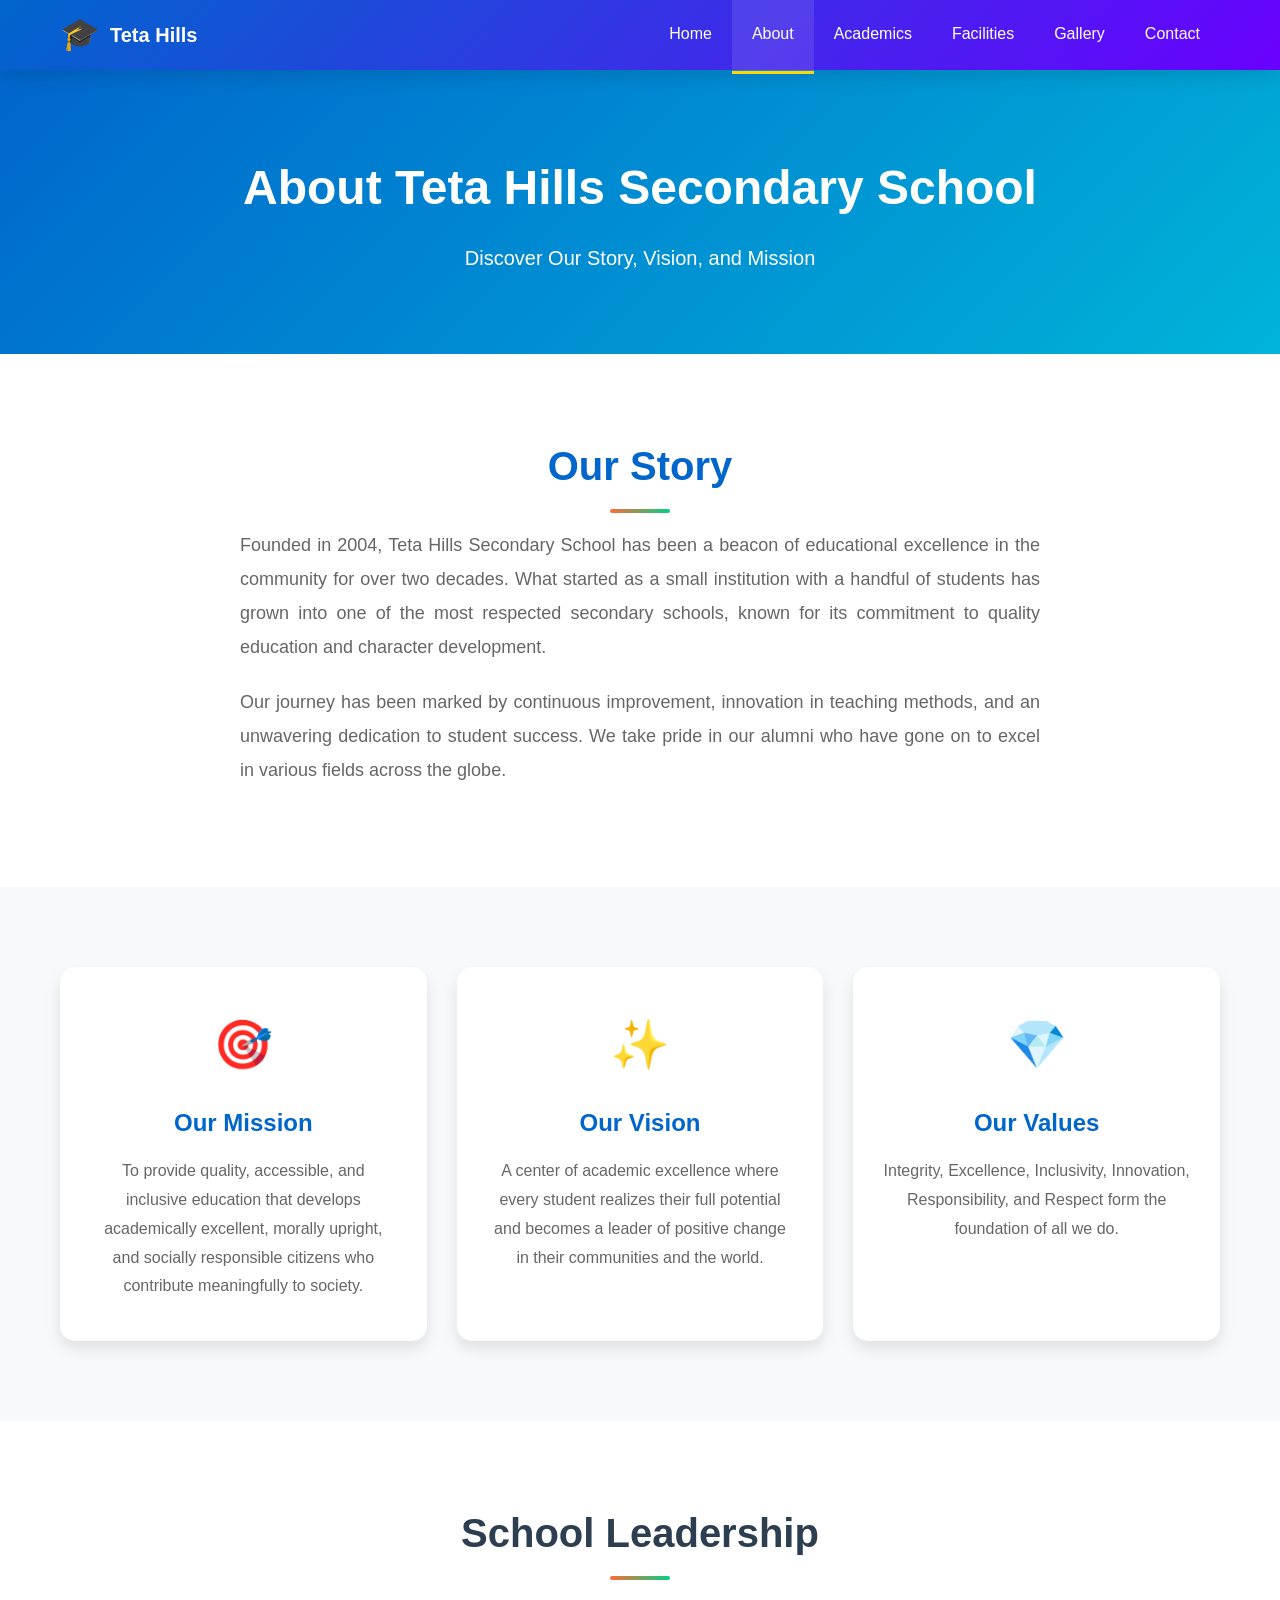
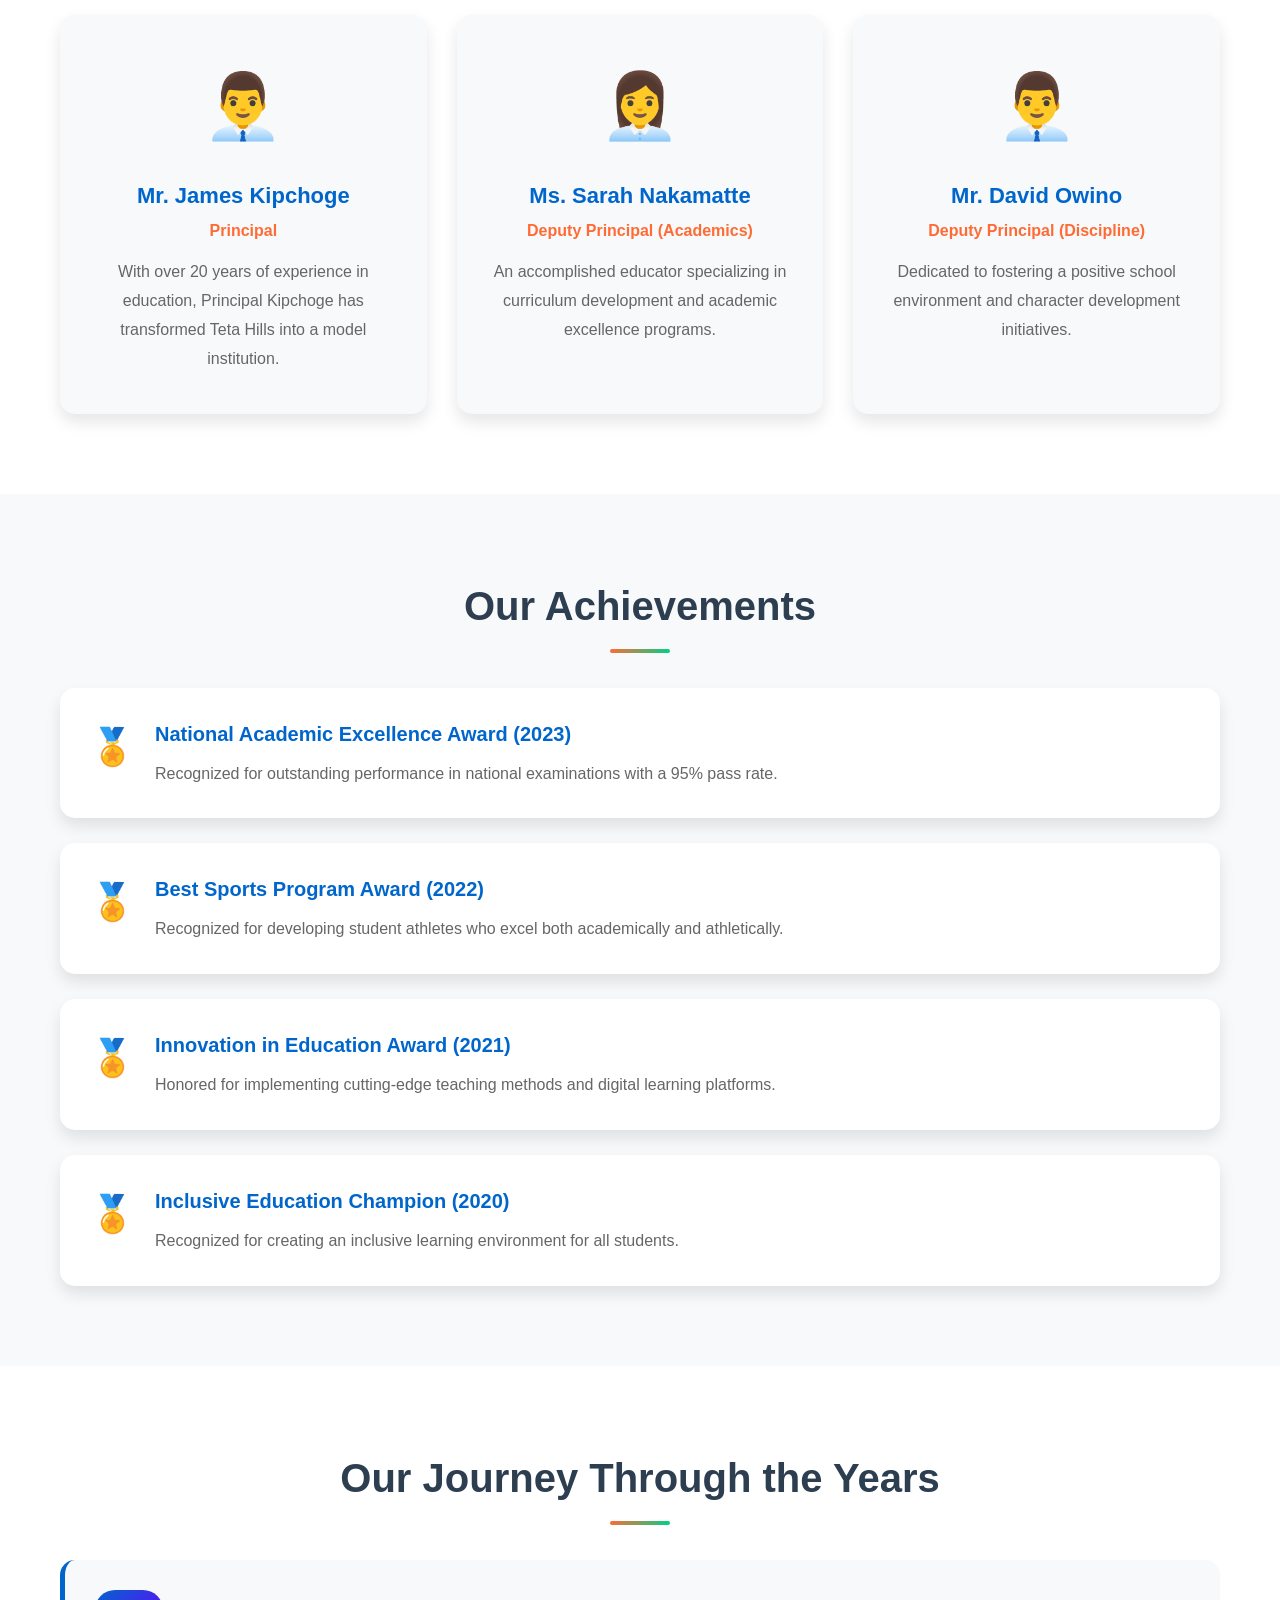
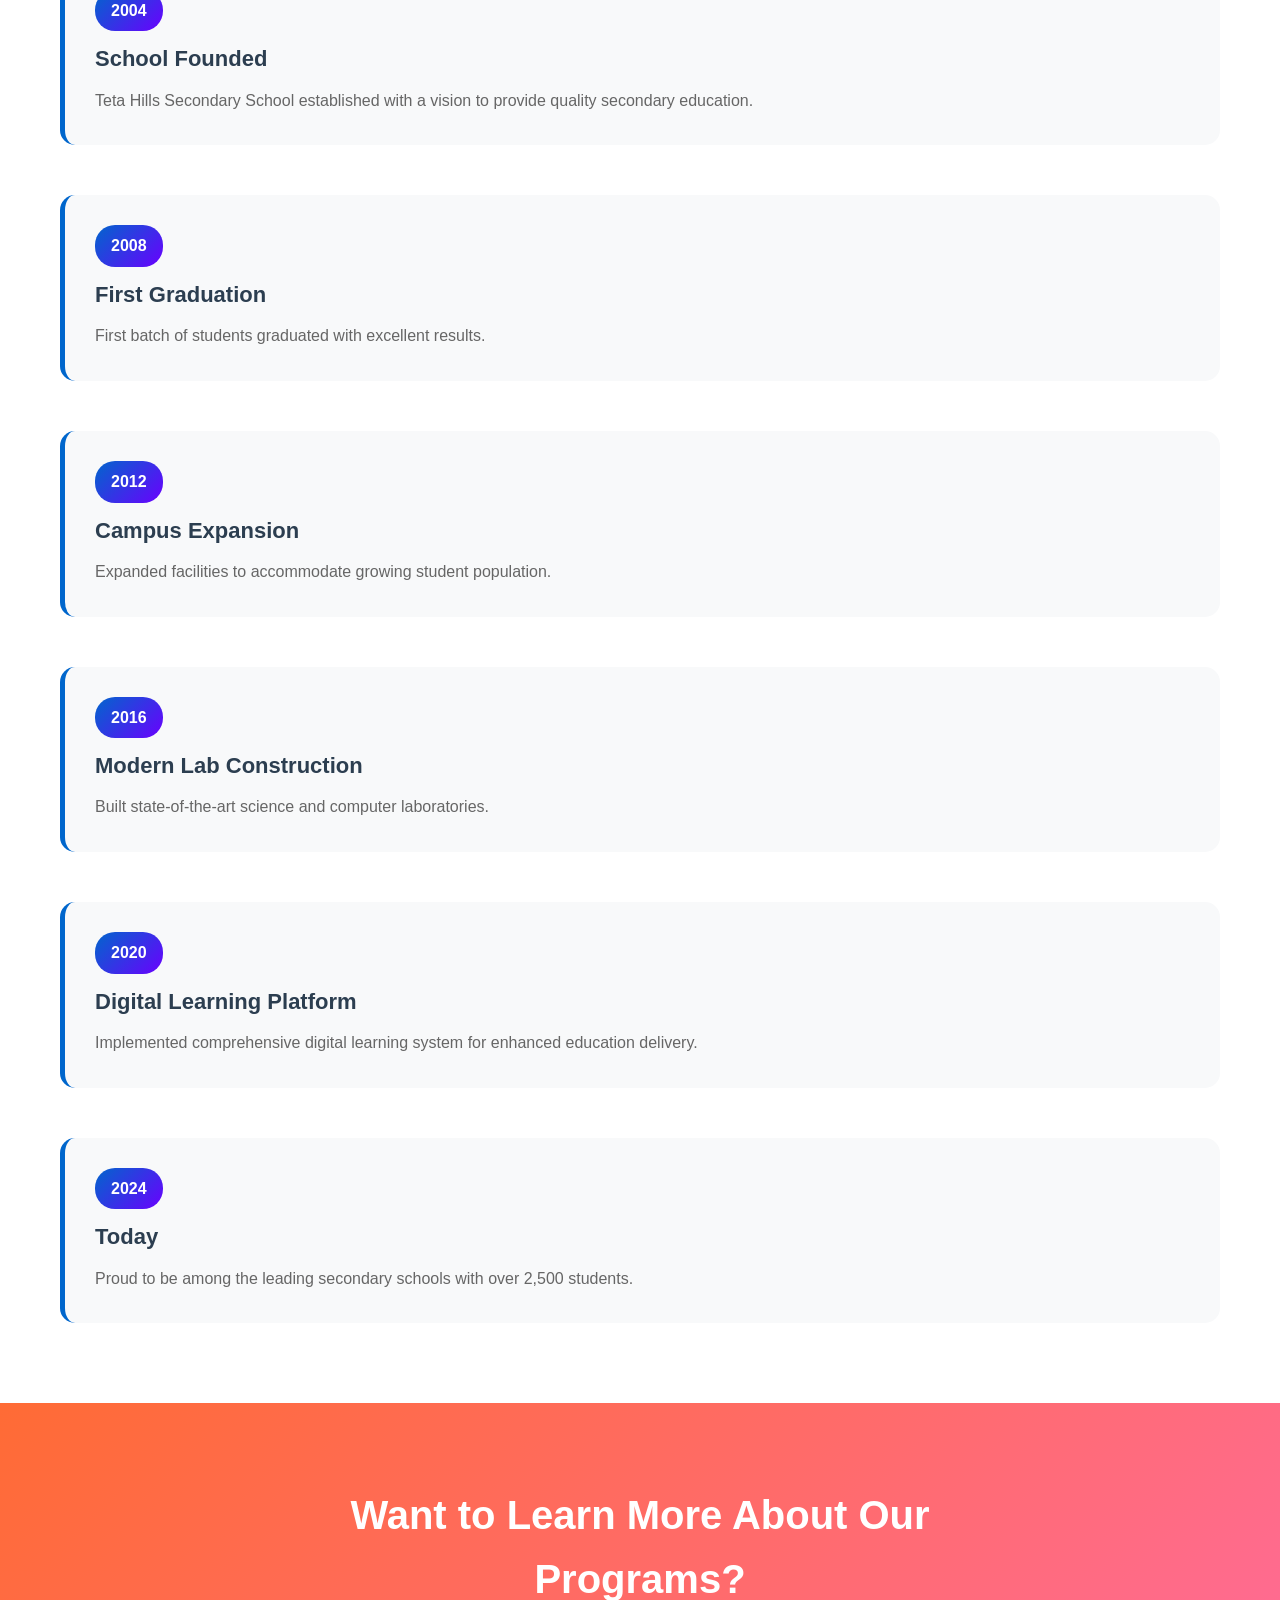
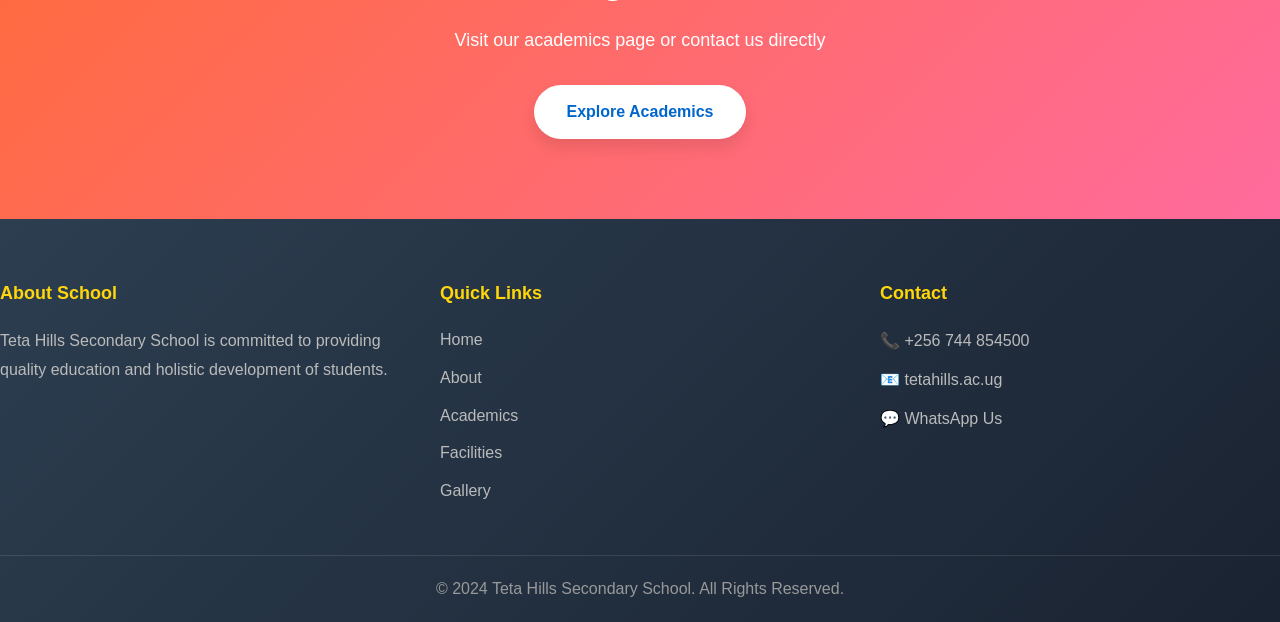
==== commit 7debaab7: "Add files via upload" ====
--- a/about.html
+++ b/about.html
@@ -24,6 +24,7 @@
                 <li><a href="about.html" class="active">About</a></li>
                 <li><a href="academics.html">Academics</a></li>
                 <li><a href="facilities.html">Facilities</a></li>
+                <li><a href="gallery.html">Gallery</a></li>
                 <li><a href="contact.html">Contact</a></li>
             </ul>
         </div>
@@ -195,6 +196,7 @@
                     <li><a href="about.html">About</a></li>
                     <li><a href="academics.html">Academics</a></li>
                     <li><a href="facilities.html">Facilities</a></li>
+                    <li><a href="gallery.html">Gallery</a></li>
                 </ul>
             </div>
             <div class="footer-section">
--- a/styles.css
+++ b/styles.css
@@ -1707,6 +1707,282 @@
     }
 }
 
+/* ===========================
+   SCROLL REVEAL
+   =========================== */
+
+.reveal {
+    opacity: 0;
+    transform: translateY(30px);
+    transition: opacity 0.6s ease, transform 0.6s ease;
+}
+
+.reveal-active {
+    opacity: 1;
+    transform: translateY(0);
+}
+
+/* Sticky navbar gains a stronger shadow once the page is scrolled */
+.navbar.scrolled {
+    box-shadow: var(--shadow-hover);
+}
+
+/* ===========================
+   BACK TO TOP BUTTON
+   =========================== */
+
+#backToTop {
+    position: fixed;
+    right: 25px;
+    bottom: 25px;
+    width: 48px;
+    height: 48px;
+    border-radius: 50%;
+    border: none;
+    background: linear-gradient(135deg, var(--primary-blue) 0%, var(--deep-purple) 100%);
+    color: var(--white);
+    font-size: 22px;
+    line-height: 1;
+    cursor: pointer;
+    box-shadow: var(--shadow);
+    opacity: 0;
+    visibility: hidden;
+    transform: translateY(15px);
+    transition: all 0.3s ease;
+    z-index: 999;
+}
+
+#backToTop.show {
+    opacity: 1;
+    visibility: visible;
+    transform: translateY(0);
+}
+
+#backToTop:hover {
+    box-shadow: var(--shadow-hover);
+    transform: translateY(-4px);
+}
+
+/* ===========================
+   GALLERY PAGE
+   =========================== */
+
+.gallery-filters {
+    display: flex;
+    flex-wrap: wrap;
+    justify-content: center;
+    gap: 12px;
+    margin-bottom: 45px;
+}
+
+.filter-btn {
+    padding: 10px 24px;
+    border-radius: 50px;
+    border: 2px solid var(--primary-blue);
+    background: var(--white);
+    color: var(--primary-blue);
+    font-weight: 600;
+    font-size: 15px;
+    cursor: pointer;
+    transition: all 0.3s ease;
+}
+
+.filter-btn:hover {
+    transform: translateY(-2px);
+    box-shadow: var(--shadow);
+}
+
+.filter-btn.active {
+    background: linear-gradient(135deg, var(--primary-blue) 0%, var(--deep-purple) 100%);
+    color: var(--white);
+    border-color: transparent;
+}
+
+.gallery-grid {
+    display: grid;
+    grid-template-columns: repeat(auto-fit, minmax(260px, 1fr));
+    gap: 25px;
+}
+
+.gallery-item {
+    border-radius: 15px;
+    overflow: hidden;
+    background: var(--white);
+    box-shadow: var(--shadow);
+    cursor: pointer;
+    transition: all 0.3s ease;
+}
+
+.gallery-item:hover {
+    transform: translateY(-8px);
+    box-shadow: var(--shadow-hover);
+}
+
+.gallery-visual {
+    height: 200px;
+    display: flex;
+    align-items: center;
+    justify-content: center;
+    font-size: 64px;
+    position: relative;
+}
+
+.gallery-item:hover .gallery-visual::after {
+    opacity: 1;
+}
+
+.gallery-visual::after {
+    content: '🔍 View';
+    position: absolute;
+    inset: 0;
+    display: flex;
+    align-items: center;
+    justify-content: center;
+    background: rgba(0, 0, 0, 0.35);
+    color: var(--white);
+    font-size: 16px;
+    font-weight: 600;
+    opacity: 0;
+    transition: opacity 0.3s ease;
+}
+
+.gallery-caption {
+    padding: 18px 20px;
+}
+
+.gallery-caption h3 {
+    font-size: 18px;
+    color: var(--dark-gray);
+    margin-bottom: 6px;
+}
+
+.gallery-caption p {
+    font-size: 14px;
+    color: #666;
+}
+
+.gallery-tag {
+    display: inline-block;
+    margin-top: 10px;
+    padding: 4px 12px;
+    border-radius: 50px;
+    background: var(--light-gray);
+    color: var(--primary-blue);
+    font-size: 12px;
+    font-weight: 700;
+    text-transform: uppercase;
+    letter-spacing: 0.5px;
+}
+
+/* Gallery visual color themes (placeholder art tiles) */
+.visual-1 { background: linear-gradient(135deg, var(--primary-blue), var(--sky-blue)); }
+.visual-2 { background: linear-gradient(135deg, var(--bright-green), var(--sky-blue)); }
+.visual-3 { background: linear-gradient(135deg, var(--vibrant-orange), var(--sunny-yellow)); }
+.visual-4 { background: linear-gradient(135deg, var(--deep-purple), var(--coral-pink)); }
+.visual-5 { background: linear-gradient(135deg, var(--coral-pink), var(--vibrant-orange)); }
+.visual-6 { background: linear-gradient(135deg, var(--sky-blue), var(--deep-purple)); }
+
+/* ===========================
+   LIGHTBOX
+   =========================== */
+
+.lightbox {
+    position: fixed;
+    inset: 0;
+    background: rgba(20, 20, 30, 0.92);
+    display: flex;
+    align-items: center;
+    justify-content: center;
+    opacity: 0;
+    visibility: hidden;
+    transition: opacity 0.3s ease;
+    z-index: 2000;
+    padding: 20px;
+}
+
+.lightbox.active {
+    opacity: 1;
+    visibility: visible;
+}
+
+.lightbox-content {
+    max-width: 500px;
+    width: 100%;
+    background: var(--white);
+    border-radius: 15px;
+    overflow: hidden;
+    text-align: center;
+}
+
+.lightbox-media .gallery-visual {
+    height: 280px;
+    font-size: 96px;
+    border-radius: 0;
+}
+
+.lightbox-media .gallery-visual::after {
+    content: none;
+}
+
+.lightbox-caption {
+    padding: 20px;
+    color: var(--dark-gray);
+    line-height: 1.6;
+}
+
+.lightbox-close,
+.lightbox-prev,
+.lightbox-next {
+    position: absolute;
+    background: rgba(255, 255, 255, 0.15);
+    color: var(--white);
+    border: none;
+    cursor: pointer;
+    border-radius: 50%;
+    transition: all 0.3s ease;
+}
+
+.lightbox-close {
+    top: 20px;
+    right: 20px;
+    width: 44px;
+    height: 44px;
+    font-size: 28px;
+    line-height: 1;
+}
+
+.lightbox-prev,
+.lightbox-next {
+    top: 50%;
+    transform: translateY(-50%);
+    width: 48px;
+    height: 48px;
+    font-size: 18px;
+}
+
+.lightbox-prev { left: 20px; }
+.lightbox-next { right: 20px; }
+
+.lightbox-close:hover,
+.lightbox-prev:hover,
+.lightbox-next:hover {
+    background: rgba(255, 255, 255, 0.3);
+}
+
+@media (max-width: 480px) {
+    .lightbox-prev,
+    .lightbox-next {
+        width: 38px;
+        height: 38px;
+        font-size: 14px;
+    }
+
+    .gallery-visual {
+        height: 160px;
+        font-size: 48px;
+    }
+}
+
 /* Smooth scrollbar styling for webkit browsers */
 ::-webkit-scrollbar {
     width: 10px;
